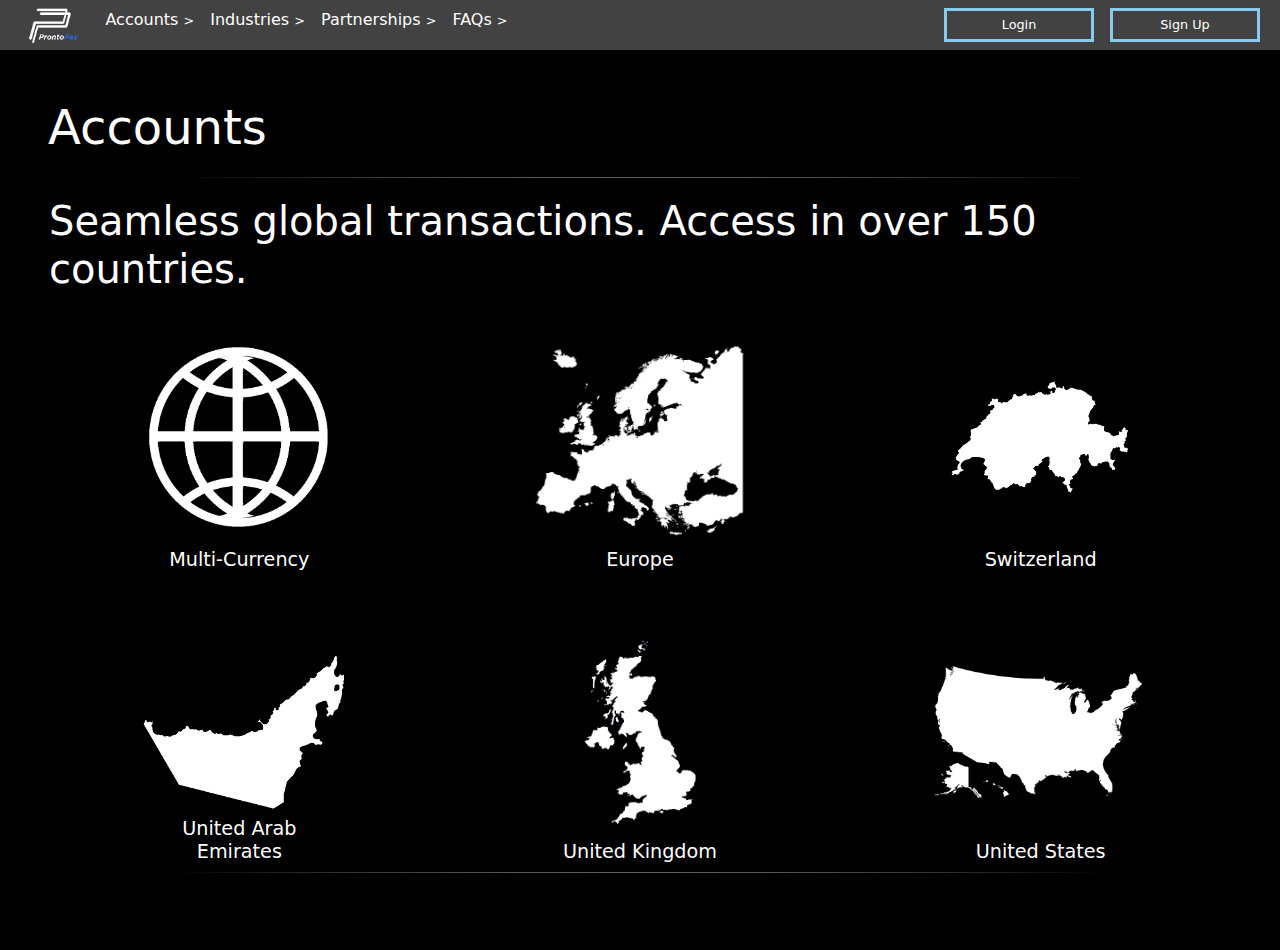
==== accounts.html @ 12bdf8f6 "Mobile navbar corrected, mobile partnerships animation" ====
<!DOCTYPE html>
<html lang="en">
    <head>
        <title>ProntoPay - Payments Beyond Borders</title>
        <meta charset="utf-8">
        <link rel="stylesheet" href="styles.css" type="text/css"/>
        <link href="https://cdn.jsdelivr.net/npm/bootstrap@5.3.3/dist/css/bootstrap.min.css" rel="stylesheet">
        <link rel="icon" href="images/ProntoPay Logo - favicon.png" type="image/png">
        <meta name="viewport" content="width=device-width, initial-scale=1">
    </head>

    <body>

        <nav class="navbar navbar-expand-lg p-0">
            <div class="container-fluid">
                <a class="navbar-brand mx-3" href="index.html">
                    <img src="images/ProntoPay Logo.png" style="height: 40px;">
                </a>
                <button class="navbar-toggler" type="button" data-bs-toggle="collapse" data-bs-target="#navbarSupportedContent" aria-controls="navbarSupportedContent" aria-expanded="false" aria-label="Toggle navigation">
                    <span class="navbar-toggler-icon"></span>
                  </button>
    
                <div class="collapse navbar-collapse" id="navbarSupportedContent">
                  <ul class="navbar-nav">
                    <!-- Dropdown Menu -->
                    <li class="nav-item">
                      <a class="nav-link" href="accounts.html">Accounts <span class="arrow">&gt;</span></a>
                      <div class="full-width-dropdown"  style="text-wrap: wrap;">
                        <!-- First Dropdown Column with an Image -->
                        <div class="d-flex" style="width: 100%;">
    
                            <!-- First Dropdown Column with an Image -->
                            <div class="dropdown-column d-flex flex-column justify-content-center align-items-center text-center p-3" style="width: 33%;">
                                <a class="d-flex align-items-center" href="accounts.html#account-new"style="width: 100%; height: 100%;">
                                    <div class="card text-white glow multi-card" style="background-color: transparent; width: 100%; height: 100%;">
                                        <img class="multi-card-img" src="images/accounts-cover.jpg" style="width: 100%; height: 100%; object-fit: cover;">
                                        <div class="card-img-overlay d-flex justify-content-center align-items-center text-center" style="z-index: 2; height: 100%">
                                            <div>
                                                <h5 class="heading-1 heading m-5">Click here to find out more about our accounts!</h5>
                                            </div>
                                        </div>
                                    </div>
                                </a>
                            </div>
                        
                            <!-- Second Dropdown Column with Items -->
                            <div class="dropdown-column d-flex flex-column justify-content-around" style="width: 33%;">
                                <a class="dropdown-item d-flex align-items-center" href="accounts.html#account-multi">
                                    <div class="me-3">
                                        <img class="navbar-icon" src="images/flags/multi-currency flag.jpg">
                                    </div>
                                    <div class="text-start">
                                        <h5 class="mb-1 pp-text-blue">Multi-currency Account</h5>
                                        <p class="mb-0">Open a single account to transact in over 150 countries</p>
                                    </div>
                                </a>
                                <a class="dropdown-item d-flex align-items-center" href="accounts.html#account-europe">
                                    <div class="me-3">
                                        <img class="navbar-icon" src="images/flags/eu flag.webp">
                                    </div>
                                    <div class="text-start">
                                        <h5 class="mb-1 pp-text-blue">Europe</h5>
                                        <p class="mb-0">Open an account to expand your business in Europe</p>
                                    </div>
                                </a>
                                <a class="dropdown-item d-flex align-items-center" href="accounts.html#account-switzerland">
                                    <div class="me-3">
                                        <img class="navbar-icon" src="images/flags/swiss flag.webp">
                                    </div>
                                    <div class="text-start">
                                        <h5 class="mb-1 pp-text-blue">Switzerland</h5>
                                        <p class="mb-0">Open a Swiss account to receive CHF</p>
                                    </div>
                                </a>
                            </div>
                        
                            <!-- Third Dropdown Column with More Items -->
                            <div class="dropdown-column d-flex flex-column justify-content-around" style="width: 33%;">
                                <a class="dropdown-item d-flex align-items-center" href="accounts.html#account-uae">
                                    <div class="me-3">
                                        <img class="navbar-icon" src="images/flags/uae flag.jpg">
                                    </div>
                                    <div class="text-start">
                                        <h5 class="mb-1 pp-text-blue">United Arab Emirates</h5>
                                        <p class="mb-0">Open an account for your real estate investments</p>
                                    </div>
                                </a>
                                <a class="dropdown-item d-flex align-items-center" href="accounts.html#account-uk">
                                    <div class="me-3">
                                        <img class="navbar-icon" src="images/flags/uk flag.png">
                                    </div>
                                    <div class="text-start">
                                        <h5 class="mb-1 pp-text-blue">United Kingdom</h5>
                                        <p class="mb-0">Open a local UK account for all your GBP needs</p>
                                    </div>
                                </a>
                                <a class="dropdown-item d-flex align-items-center" href="accounts.html#account-us">
                                    <div class="me-3">
                                        <img class="navbar-icon" src="images/flags/us flag.jpg">
                                    </div>
                                    <div class="text-start">
                                        <h5 class="mb-1 pp-text-blue">United States of America</h5>
                                        <p class="mb-0">Open a USD account to have access to the world's strongest currency</p>
                                    </div>
                                </a>
                            </div>
                        
                        </div>
                      </div>
                    </li>
    
                    <!-- Dropdown Menu -->
                    <li class="nav-item">
                        <a class="nav-link" href="industries.html">Industries <span class="arrow">&gt;</span></a>
                        <div class="full-width-dropdown" style="text-wrap: wrap">
                            <!-- First Dropdown Column with an Image -->
                            <div class="d-flex" style="width: 100%;">
                               
                                <!-- First Dropdown Column with an Image -->    
                                <div class="dropdown-column d-flex flex-column justify-content-center align-items-center text-center p-3" style="width: 33%;">
                                    <a class="d-flex align-items-center" href="industries.html"style="width: 100%; height: 100%;">
                                        <div class="card text-white glow multi-card" style="background-color: transparent; width: 100%; height: 100%;">
                                            <img class="multi-card-img" src="images/nav-industries.jpeg" style="width: 100%; height: 100%; object-fit: cover;">
                                            <div class="card-img-overlay d-flex justify-content-center align-items-center text-center" style="z-index: 2; height: 100%">
                                                <div>
                                                    <h5 class="heading-1 heading m-5">Whether you are a start-up, raising funds for the first time, a 100+ year old business with regular payments or an investment management organisation, we can support your currency needs.</h5>
                                                </div>
                                            </div>
                                        </div>
                                    </a>
                                </div>
    
                                <!-- Second Dropdown Column with Items -->
                                <div class="dropdown-column d-flex flex-column justify-content-around" style="width: 33%;">
                                    <a class="dropdown-item d-flex align-items-center" href="industries.html#industries-family">
                                        <div class="text-start">
                                            <h5 class="mb-1 pp-text-blue">Family-Office</h5>
                                            <p class="mb-0">Partner with ProntoPay to strategize on your fx requirements</p>
                                        </div>
                                    </a>  
                                    <a class="dropdown-item d-flex align-items-center" href="industries.html#industries-corp">
                                        <div class="text-start">
                                            <h5 class="mb-1 pp-text-blue">Corporates</h5>
                                            <p class="mb-0">Open a corporate account to benefit from better forward rates</p>
                                        </div>
                                    </a>
                                </div>
                        
                                <!-- Third Dropdown Column with More Items -->
                                <div class="dropdown-column d-flex flex-column justify-content-around" style="width: 33%;">
                                    <a class="dropdown-item d-flex align-items-center" href="industries.html#industries-rec">
                                        <div class="text-start">
                                            <h5 class="mb-1 pp-text-blue">Real Estate</h5>
                                            <p class="mb-0">Purchase your property abroad and avoid the fx fees</p>
                                        </div>
                                    </a> 
                                    <a class="dropdown-item d-flex align-items-center"href="industries.html#industries-personal">
                                        <div class="text-start">
                                            <h5 class="mb-1 pp-text-blue">Personal</h5>
                                            <p class="mb-0">Remit your funds abroad safely and securely, without the cost</p>
                                        </div>
                                    </a>
                                </div>
                        </div>
                      </li>
    
                    <li class="nav-item">
                        <a class="nav-link" href="partnerships.html">Partnerships <span class="arrow">&gt;</span></a>
                        <div class="full-width-dropdown">
                            <!-- First Dropdown Column with an Image -->
                            <div class="d-flex" style="width: 100%;">
                               
                                <!-- First Dropdown Column with an Image -->    
                                <div class="dropdown-column d-flex flex-column justify-content-center align-items-center text-center p-3" style="width: 33%;">
                                    <a class="d-flex align-items-center" href="partnerships.html"style="width: 100%; height: 100%;">
                                        <div class="card text-white glow multi-card" style="background-color: transparent; width: 100%; height: 100%;">
                                            <img class="multi-card-img" src="images/nav-partnerships.jpeg" style="width: 100%; height: 100%; object-fit: cover;">
                                            <div class="card-img-overlay d-flex justify-content-center align-items-center text-center" style="z-index: 2; height: 100%">
                                                <div>
                                                    <h5 class="heading-1 heading m-5">Whether you run a business and have customers who may benefit from our services or personally have a network that would value our services, we are happy to support.</h5>
                                                </div>
                                            </div>
                                        </div>
                                    </a>
                                </div>
    
                                <!-- Second Dropdown Column with Items -->
                                <div class="dropdown-column d-flex flex-column justify-content-around" style="width: 33%;">
                                    <a class="dropdown-item d-flex align-items-center" href="partnerships.html">
                                        <div class="text-start">
                                            <h5 class="mb-1 pp-text-blue">Personal</h5>
                                            <p class="mb-0">Learn more about who we are and how we operate</p>
                                        </div>
                                    </a>  
                                </div>
                            
                                <!-- Third Dropdown Column with More Items -->
                                <div class="dropdown-column d-flex flex-column justify-content-around" style="width: 33%;">
                                    <a class="dropdown-item d-flex align-items-center" href="partnerships.html">
                                        <div class="text-start">
                                            <h5 class="mb-1 pp-text-blue">Business</h5>
                                            <p class="mb-0">Have any questions about the platform and need troubleshooting? Click here!</p>
                                        </div>
                                    </a> 
                                </div>
                        </div>
                    </li>
    
                      <!-- Dropdown Menu -->
                    <li class="nav-item">
                        <a class="nav-link" href="faqs.html">FAQs <span class="arrow">&gt;</span></a>
                        <div class="full-width-dropdown">
                            <!-- First Dropdown Column with an Image -->
                            <div class="d-flex" style="width: 100%;">
                               
                                <!-- First Dropdown Column with an Image -->    
                                <div class="dropdown-column d-flex flex-column justify-content-center align-items-center text-center p-3" style="width: 33%;">
                                    <a class="d-flex align-items-center" href="faqs.html"style="width: 100%; height: 100%;">
                                        <div class="card text-white glow multi-card" style="background-color: transparent; width: 100%; height: 100%;">
                                            <img class="multi-card-img" src="images/nav-faq.jpeg" style="width: 100%; height: 100%; object-fit: cover;">
                                            <div class="card-img-overlay d-flex justify-content-center align-items-center text-center" style="z-index: 2; height: 100%">
                                                <div>
                                                    <h5 class="heading-1 heading m-5">At ProntoPay, we like to be transparent about our operating model, how we work and manage client expectations.</h5>
                                                </div>
                                            </div>
                                        </div>
                                    </a>
                                </div>
    
                                <!-- Second Dropdown Column with Items -->
                                <div class="dropdown-column d-flex flex-column justify-content-around" style="width: 33%;">
                                    <a class="dropdown-item d-flex align-items-center" href="faqs.html">
                                        <div class="text-start">
                                            <h5 class="mb-1 pp-text-blue">Prospective Clients</h5>
                                            <p class="mb-0">Learn more about who we are and how we operate</p>
                                        </div>
                                    </a>  
                                </div>
                        
                                <!-- Third Dropdown Column with More Items -->
                                <div class="dropdown-column d-flex flex-column justify-content-around" style="width: 33%;">
                                    <a class="dropdown-item d-flex align-items-center" href="faqs-existing.html">
                                        <div class="text-start">
                                            <h5 class="mb-1 pp-text-blue">Existing Clients</h5>
                                            <p class="mb-0">Have any questions about the platform and need troubleshooting? Click here!</p>
                                        </div>
                                    </a> 
                                </div>
                        </div>
                      </li>
                  </ul>
    
                  <div class="d-flex justify-content-end align-items-center mt-4 ms-auto"></div>
                    <div>
                        <a class="pp-link m-0" href="">
                            <div class="pp-button d-flex flex-column justify-content-center align-items-center m-2 p-1" style="width: 150px;">
                                <p class="m-0" style="font-size: 0.8rem;">Login</p>
                            </div>
                        </a>
                    </div>
                    <div>
                        <a class="pp-link m-0" href="https://prontopay.equalsconnect.com/account/open">
                            <div class="pp-button d-flex flex-column justify-content-center align-items-center m-2 p-1" style="width: 150px;">
                                <p class="m-0" style="font-size: 0.8rem;">Sign Up</p>
                            </div>
                        </a>
                    </div>
                  </div>
                </div>
            </div>
          </nav>
          
        <main>
            <div class="scroll-container">
                <div class="container-fluid snap-section accounts px-5 acc-ind-layout" style=" align-items: flex-start; height: 97vh;">
                    <h1 class="display-1" style="margin-bottom: 20px; text-align: left; width: 100%; font-size: 3rem;">Accounts</h1> <!-- Adjust margin as needed -->
                    <div class="card text-left text-white" style="background-color: black; height: 80%; width: 100%; position: relative; display: flex; flex-direction: column;">
                        <img src="https://cdn.pixabay.com/photo/2019/09/16/06/26/fog-4479936_1280.jpg" 
                        class="card-img" 
                        style="opacity: 0.5; height: 100%; width: 100%; object-fit: cover;">
                        <div class="card-img-overlay p-0" style="display: flex; flex-direction: column; justify-content: space-between; align-items: flex-start; text-align: left; color: white; height: 100%;">
                            <div style="margin-top: 20px;">
                                <p class="display-6">Seamless global transactions. Access in over 150 countries.</p>
                            </div>
                            <div class="grid-container">
                                <a href="your-link-1" class="grid-item no-glow">
                                    <img src="images/flags/multi-currency flag.png" alt="Image 1">
                                    <h3>Multi-Currency</h3>
                                </a>
                                <a href="your-link-2" class="grid-item no-glow">
                                    <img src="images/flags/europe outline trans.png" alt="Image 2">
                                    <h3>Europe</h3>
                                </a>
                                <a href="your-link-3" class="grid-item no-glow">
                                    <img src="images/flags/swiss outline.png" alt="Image 3">
                                    <h3>Switzerland</h3>
                                </a>
                                <a href="your-link-4" class="grid-item no-glow">
                                    <img src="images/flags/uae outline.png" alt="Image 4">
                                    <h3>United Arab Emirates</h3>
                                </a>
                                <a href="your-link-5" class="grid-item no-glow">
                                    <img src="images/flags/uk outline.png" alt="Image 5">
                                    <h3>United Kingdom</h3>
                                </a>
                                <a href="your-link-6" class="grid-item no-glow">
                                    <img src="images/flags/us outline.png" alt="Image 6">
                                    <h3>United States</h3>
                                </a>
                            </div>
                        </div>
                    </div>
                </div>
    
                <div id="account-multi" class="container-fluid snap-section acc-ind-layout" style="height: 90vh;">
                    <div class="content-wrapper" style="width: 100%;  display: flex;">
                        <div class="col col-md-8 p-0 d-flex justify-content-center align-items-center image-column" style="width: 60%; height: 100%; overflow: hidden;">
                            <div class="image-container" style="width: 100%; height: 100%; display: flex; justify-content: center;">
                                <img src="images/multi-currency.webp" class="px-3" style="width: 100%; height: 100%; object-fit: cover; align-self: center;">
                            </div>
                        </div>
                        <div class="col col-md-4 d-flex flex-column justify-content-center px-3 text-column" style="width: 40%;">
                            <h5 class="display-6 mb-5 pp-text-blue">Multi-currency Account</h5>
                            <p class="lead">Unlock the power of global transactions with our multi-currency account, offering seamless access to over 150 countries. Whether you're conducting business internationally or managing personal finances across borders, our versatile account empowers you to transact in multiple currencies with ease and efficiency. Say goodbye to the hassle of currency conversions and embrace a streamlined approach to managing your global finances.</p>
                            <a class="pp-link">
                                <div class="pp-button text-center" style="width: 150px;">Learn More</div>
                            </a>
                        </div>
                    </div>
                </div>
                
                <div id="account-europe" class="container-fluid snap-section acc-ind-layout" style="height: 90vh;">
                    <div class="content-wrapper" style="width: 100%; display: flex;">
                        <div class="col col-md-4 d-flex flex-column justify-content-center px-3 text-column" style="width: 40%;">
                            <h5 class="display-6 mb-5 pp-text-blue">Europe</h5>
                            <p class="lead">Expand your business horizons in Europe with our specialized FX services. Whether you're establishing operations, conducting trade, or investing in the European market, our comprehensive solutions support your growth objectives. From navigating currency fluctuations to executing transactions in euros and beyond, our experienced team provides strategic guidance and seamless execution, empowering you to capitalize on opportunities across the continent.</p>
                            <a class="pp-link mt-3">
                                <div class="pp-button text-center" style="width: 150px;">Learn More</div>
                            </a>
                        </div>
                        <div class="col col-md-8 d-flex justify-content-center align-items-center image-column" style="width: 60%; height: 100%; overflow: hidden;">
                            <div class="image-container">
                                <img src="./images/europe-32.jpg" style="width: 100%; height: 100%; object-fit: cover;">
                            </div>
                        </div>
                    </div>
                </div>
                
                <div id="account-switzerland" class="container-fluid snap-section acc-ind-layout" style="height: 90vh;">
                    <div class="row content-wrapper" style="width: 100%; display: flex;">
                        <div class="col col-md-8 p-0 d-flex justify-content-center align-items-center image-column" style="width: 60%; height: 100%; overflow: hidden;">
                            <div class="image-container">
                                <img src="./images/switzerland-account-32.jpg" style="width: 100%; height: 100%; object-fit: cover;">
                            </div>
                        </div>
                        <div class="col col-md-4 d-flex flex-column justify-content-center px-3 text-column" style="width: 40%;">
                            <h5 class="display-6 mb-5 pp-text-blue">Switzerland</h5>
                            <p class="lead">Experience the benefits of a Swiss account tailored to your financial needs. Whether you're a discerning investor seeking stability or a business looking to tap into Switzerland's renowned financial ecosystem, our FX solutions offer a gateway to seamless transactions in Swiss francs (CHF). With our expertise in currency management and risk mitigation, you can trust us to optimize your Swiss financial endeavors with precision and efficiency.</p>
                            <a class="pp-link mt-3">
                                <div class="pp-button text-center" style="width: 150px;">Learn More</div>
                            </a>
                        </div>
                    </div>
                </div>
                
                <div id="account-uae" class="container-fluid snap-section acc-ind-layout" style="height: 90vh;">
                    <div class="row content-wrapper" style="width: 100%; display: flex;">
                        <div class="col col-md-4 d-flex flex-column justify-content-center px-3 text-column" style="width: 40%;">
                            <h5 class="display-6 mb-5 pp-text-blue">United Arab Emirates</h5>
                            <p class="lead">Elevate your real estate investments in the United Arab Emirates (UAE) with our specialized FX services. Whether you're purchasing property, managing rental income, or conducting transactions in dirhams (AED), we provide tailored solutions to enhance your financial outcomes. From navigating regulatory requirements to mitigating currency risk, our experienced team ensures smooth and efficient FX transactions, empowering you to capitalize on opportunities in one of the world's most dynamic real estate markets.</p>
                            <a class="pp-link mt-3">
                                <div class="pp-button text-center" style="width: 150px;">Learn More</div>
                            </a>
                        </div>
                        <div class="col col-md-8 p-0 d-flex justify-content-center align-items-center image-column" style="width: 60%; height: 100%; overflow: hidden;">
                            <div class="image-container">
                                <img src="./images/uae-account.jpg" style="width: 100%; height: 100%; object-fit: cover;">
                            </div>
                        </div>
                    </div>
                </div>
                
                <div id="account-uk" class="container-fluid snap-section acc-ind-layout" style="height: 90vh;">
                    <div class="row content-wrapper" style="width: 100%; display: flex;">
                        <div class="col col-md-8 p-0 d-flex justify-content-center align-items-center image-column" style="width: 60%; height: 100%; overflow: hidden;">
                            <div class="image-container">
                                <img src="./images/uk-account-32.png" style="width: 100%; height: 100%; object-fit: cover;">
                            </div>
                        </div>
                        <div class="col col-md-4 d-flex flex-column justify-content-center px-3 text-column" style="width: 40%;">
                            <h5 class="display-6 mb-5 pp-text-blue">United Kingdom</h5>
                            <p class="lead">Optimize your GBP transactions with our dedicated UK account services. Whether you're a business operating in the UK market or an individual managing personal finances, our FX solutions offer seamless access to British pounds (GBP) with efficiency and convenience. From opening local accounts to executing transactions and managing currency risk, our comprehensive services cater to your specific needs, ensuring a smooth and reliable experience in the UK financial landscape.</p>
                            <a class="pp-link mt-3">
                                <div class="pp-button text-center" style="width: 150px;">Learn More</div>
                            </a>
                        </div>
                    </div>
                </div>
                
                <div id="account-usa" class="container-fluid snap-section acc-ind-layout" style="height: 90vh;">
                    <div class="row content-wrapper" style="width: 100%; display: flex;">
                        <div class="col col-md-4 d-flex flex-column justify-content-center px-3 text-column" style="width: 40%;">
                            <h5 class="display-6 mb-5 pp-text-blue">United States of America</h5>
                            <p class="lead">Harness the strength of the world's leading currency with our USD account services. Whether you're conducting international trade, investing in US assets, or managing personal finances, our FX solutions offer seamless access to US dollars (USD) with unparalleled convenience. From opening local accounts to executing transactions and hedging against currency fluctuations, our experienced team provides strategic guidance and reliable execution, empowering you to navigate the complexities of the US financial market with confidence.</p>
                            <a class="pp-link mt-3">
                                <div class="pp-button text-center" style="width: 150px;">Learn More</div>
                            </a>
                        </div>
                        <div class="col col-md-8 p-0 d-flex justify-content-center align-items-center image-column" style="width: 60%; height: 100%; overflow: hidden;">
                            <div class="image-container">
                                <img src="./images/usa-account-32.jpg" style="width: 100%; height: 100%; object-fit: cover;">
                            </div>
                        </div>
                    </div>
                </div>
    
                <div class="container-fluid snap-section d-flex flex-column justify-content-center align-items-center min-vh-100 py-3 text-center">
                    <h4 class="text-white my-2">ProntoPay</h4>
                    <div>
                        <a href="https://www.facebook.com/" target="_blank">
                            <img src="images/facebook.png" class="img-fluid" style="height: 40px; margin: 10px;"/>
                        </a>
                        <a href="https://x.com/" target="_blank">
                            <img src="images/twitter.png" class="img-fluid" style="height: 40px; margin: 10px;"/>
                        </a>
                    </div>
                    <p class="text-white my-2" style="font-size: 0.8rem;">
                        ProntoPay Ltd is a trading name of ProntoPay which is a company registered in England and Wales Company No.15091950 with a registered address of 19 Maritime StreetLondon, England, SE16 7FU.
                    </p>
                    <p class="text-white my-2" style="font-size: 0.8rem;">
                        Payment Services are provided by Equals Connect Limited, registered in England and Wales (registered no. 07131446). Registered Office: Vintners’ Place, 68 Upper Thames St, London, EC4V 3BJ. Equals Connect Limited are authorised by the Financial Conduct Authority to provide payment services (FRN: 671508).​
                    </p>
                    <p class="text-white my-2" style="font-size: 0.8rem;">
                        ProntoPay's payment and foreign currency exchange services are provided by Global Currency Exchange Network Ltd T/A GC Partners. Global Currency Exchange Network Ltd is authorised by the FCA under the Payment Services Regulations, 2017 (FRN: 504346). Registered as a Money Services Business, regulated by HM Revenue & Customs ("HMRC") under the Money Laundering Regulations 2017. (Registration number is 12137189). Registered in England and Wales. Company number 04675786. Registered Office 3rd Floor 100 New Bond Street, London, England, W1S 1SP
                    </p>
                    <p class="text-white my-2" style="font-size: 0.8rem;">
                        ProntoPay is partnered with iBanFirst SA, a duly authorised payment institution under Belgian law, regulated by the National Bank of Belgium (under CBE number 0849.872.824), who is providing the payment and associated foreign exchange services to ProntoPay’s customers.
                    </p>
                </div>
            </div>
            
            <div class="mobile-container">
                <div class="mobile-section accounts m-0 p-0 acc-ind-layout" style="height: 90vh;">
                    <h1 class="display-1 mx-3 px-3" style="height: 8%; margin-bottom: 20px; text-align: left; width: 100%; font-size: 3rem;">Accounts</h1> <!-- Adjust margin as needed -->
                    <div class="card text-left text-white" style="background-color: black; height: 92%; width: 100%; position: relative; display: flex; flex-direction: column;">
                        <img src="https://cdn.pixabay.com/photo/2019/09/16/06/26/fog-4479936_1280.jpg" 
                        class="card-img" 
                        style="opacity: 0.5; height: 100%; width: 100%; object-fit: cover;">
                        <div class="card-img-overlay p-0" style="display: flex; flex-direction: column; justify-content: space-between; align-items: flex-start; text-align: left; color: white; height: 100%;">
                            <div>
                                <p class="display-6 mx-3">Seamless global transactions. Access in over 150 countries.</p>
                            </div>
                            <div class="grid-container">
                                <a href="your-link-1" class="grid-item no-glow">
                                    <img src="images/flags/multi-currency flag.png" alt="Image 1">
                                    <h3>Multi-Currency</h3>
                                </a>
                                <a href="your-link-2" class="grid-item no-glow">
                                    <img src="images/flags/europe outline trans.png" alt="Image 2">
                                    <h3>Europe</h3>
                                </a>
                                <a href="your-link-3" class="grid-item no-glow">
                                    <img src="images/flags/swiss outline.png" alt="Image 3">
                                    <h3>Switzerland</h3>
                                </a>
                                <a href="your-link-4" class="grid-item no-glow">
                                    <img src="images/flags/uae outline.png" alt="Image 4">
                                    <h3>United Arab Emirates</h3>
                                </a>
                                <a href="your-link-5" class="grid-item no-glow">
                                    <img src="images/flags/uk outline.png" alt="Image 5">
                                    <h3>United Kingdom</h3>
                                </a>
                                <a href="your-link-6" class="grid-item no-glow">
                                    <img src="images/flags/us outline.png" alt="Image 6">
                                    <h3>United States</h3>
                                </a>
                            </div>
                        </div>
                    </div>
                </div>

                <div class="mobile-section" style="height: 30vh;">
                </div>
    
                <div id="account-multi" class="mobile-section px-3">
                        <div class="col col-md-4 justify-content-center text-column">
                            <h5 class="display-6 mb-5 pp-text-blue">Multi-currency Account</h5>
                            <img src="images/multi-currency.webp" style="width: 100%; height: 100%; object-fit: cover; align-self: center;">
                            <p class="lead mt-3">Unlock the power of global transactions with our multi-currency account, offering seamless access to over 150 countries. Whether you're conducting business internationally or managing personal finances across borders, our versatile account empowers you to transact in multiple currencies with ease and efficiency. Say goodbye to the hassle of currency conversions and embrace a streamlined approach to managing your global finances.</p>
                            <a class="pp-link">
                                <div class="pp-button text-center" style="width: 150px;">Learn More</div>
                            </a>
                        </div>
                </div>

                <div class="mobile-section" style="height: 30vh;">
                </div>
                
                <div id="account-europe" class="mobile-section px-3">
                    <div class="col col-md-4justify-content-center text-column">
                        <h5 class="display-6 mb-5 pp-text-blue">Europe</h5>
                        <img src="./images/europe-32.jpg" style="width: 100%; height: 100%; object-fit: cover;">
                        <p class="lead mt-3">Expand your business horizons in Europe with our specialized FX services. Whether you're establishing operations, conducting trade, or investing in the European market, our comprehensive solutions support your growth objectives. From navigating currency fluctuations to executing transactions in euros and beyond, our experienced team provides strategic guidance and seamless execution, empowering you to capitalize on opportunities across the continent.</p>
                        <a class="pp-link mt-3">
                            <div class="pp-button text-center" style="width: 150px;">Learn More</div>
                        </a>
                    </div>
                </div>

                <div class="mobile-section" style="height: 30vh;">
                </div>
                
                <div id="account-switzerland" class="mobile-section px-3">
                    <div class="col col-md-4 justify-content-center text-column">
                        <h5 class="display-6 mb-5 pp-text-blue">Switzerland</h5>
                        <img src="./images/switzerland-account-32.jpg" style="width: 100%; height: 100%; object-fit: cover;">
                        <p class="lead mt-3">Experience the benefits of a Swiss account tailored to your financial needs. Whether you're a discerning investor seeking stability or a business looking to tap into Switzerland's renowned financial ecosystem, our FX solutions offer a gateway to seamless transactions in Swiss francs (CHF). With our expertise in currency management and risk mitigation, you can trust us to optimize your Swiss financial endeavors with precision and efficiency.</p>
                        <a class="pp-link mt-3">
                            <div class="pp-button text-center" style="width: 150px;">Learn More</div>
                        </a>
                    </div>
                </div>

                <div class="mobile-section" style="height: 30vh;">
                </div>
                
                <div id="account-uae" class="mobile-section px-3">
                    <div class="col col-md-4 justify-content-center text-column">
                        <h5 class="display-6 mb-5 pp-text-blue">United Arab Emirates</h5>
                        <img src="./images/uae-account.jpg" style="width: 100%; height: 100%; object-fit: cover;">
                        <p class="lead mt-3">Elevate your real estate investments in the United Arab Emirates (UAE) with our specialized FX services. Whether you're purchasing property, managing rental income, or conducting transactions in dirhams (AED), we provide tailored solutions to enhance your financial outcomes. From navigating regulatory requirements to mitigating currency risk, our experienced team ensures smooth and efficient FX transactions, empowering you to capitalize on opportunities in one of the world's most dynamic real estate markets.</p>
                        <a class="pp-link mt-3">
                            <div class="pp-button text-center" style="width: 150px;">Learn More</div>
                        </a>
                    </div>
                </div>

                <div class="mobile-section" style="height: 30vh;">
                </div>
                
                <div id="account-uk" class="mobile-section px-3">
                    <div class="col col-md-4 justify-content-center text-column">
                        <h5 class="display-6 mb-5 pp-text-blue">United Kingdom</h5>
                        <img src="./images/uk-account-32.png" style="width: 100%; height: 100%; object-fit: cover;">
                        <p class="lead mt-3">Optimize your GBP transactions with our dedicated UK account services. Whether you're a business operating in the UK market or an individual managing personal finances, our FX solutions offer seamless access to British pounds (GBP) with efficiency and convenience. From opening local accounts to executing transactions and managing currency risk, our comprehensive services cater to your specific needs, ensuring a smooth and reliable experience in the UK financial landscape.</p>
                        <a class="pp-link mt-3">
                            <div class="pp-button text-center" style="width: 150px;">Learn More</div>
                        </a>
                    </div>
                </div>

                <div class="mobile-section" style="height: 30vh;">
                </div>
                
                <div id="account-usa" class="mobile-section px-3">
                    <div class="col col-md-4 justify-content-center text-column">
                        <h5 class="display-6 mb-5 pp-text-blue">United States of America</h5>
                        <img src="./images/usa-account-32.jpg" style="width: 100%; height: 100%; object-fit: cover;">
                        <p class="lead mt-3">Harness the strength of the world's leading currency with our USD account services. Whether you're conducting international trade, investing in US assets, or managing personal finances, our FX solutions offer seamless access to US dollars (USD) with unparalleled convenience. From opening local accounts to executing transactions and hedging against currency fluctuations, our experienced team provides strategic guidance and reliable execution, empowering you to navigate the complexities of the US financial market with confidence.</p>
                        <a class="pp-link mt-3">
                            <div class="pp-button text-center" style="width: 150px;">Learn More</div>
                        </a>
                    </div>
                </div>

                <div class="mobile-section" style="height: 30vh;">
                </div>
    
                <div class="mobile-section general-info px-3">
                    <h4 class="text-white my-2">ProntoPay</h4>
                    <div>
                        <a href="https://www.facebook.com/" target="_blank" style="text-decoration: none;">
                            <img src="images/facebook.png" class="img-fluid" style="height: 40px; margin: 10px;"/>
                        </a>
                        <a href="https://x.com/" target="_blank" style="text-decoration: none;">
                            <img src="images/twitter.png" class="img-fluid" style="height: 40px; margin: 10px;"/>
                        </a>
                    </div>
                    <p class="text-white my-2" style="font-size: 0.8rem;">
                        ProntoPay Ltd is a trading name of ProntoPay which is a company registered in England and Wales Company No.15091950 with a registered address of 19 Maritime StreetLondon, England, SE16 7FU.
                    </p>
                    <p class="text-white my-2" style="font-size: 0.8rem;">
                        Payment Services are provided by Equals Connect Limited, registered in England and Wales (registered no. 07131446). Registered Office: Vintners’ Place, 68 Upper Thames St, London, EC4V 3BJ. Equals Connect Limited are authorised by the Financial Conduct Authority to provide payment services (FRN: 671508).​
                    </p>
                    <p class="text-white my-2" style="font-size: 0.8rem;">
                        ProntoPay's payment and foreign currency exchange services are provided by Global Currency Exchange Network Ltd T/A GC Partners. Global Currency Exchange Network Ltd is authorised by the FCA under the Payment Services Regulations, 2017 (FRN: 504346). Registered as a Money Services Business, regulated by HM Revenue & Customs ("HMRC") under the Money Laundering Regulations 2017. (Registration number is 12137189). Registered in England and Wales. Company number 04675786. Registered Office 3rd Floor 100 New Bond Street, London, England, W1S 1SP
                    </p>
                    <p class="text-white my-2" style="font-size: 0.8rem;">
                        ProntoPay is partnered with iBanFirst SA, a duly authorised payment institution under Belgian law, regulated by the National Bank of Belgium (under CBE number 0849.872.824), who is providing the payment and associated foreign exchange services to ProntoPay’s customers.
                    </p>
                </div>

                <div class="mobile-section" style="height: 20vh">
                </div>
            </div>
        </main>
        
        <script src="https://cdn.jsdelivr.net/npm/bootstrap@5.3.3/dist/js/bootstrap.bundle.min.js"></script>
        <script src="animation.js"></script>
        <script src="https://code.jquery.com/jquery-3.5.1.slim.min.js"></script>
        <script src="https://cdn.jsdelivr.net/npm/@popperjs/core@2.9.2/dist/umd/popper.min.js"></script>
    </body>
</html>
---- styles.css ----
html, body, main {
    margin: 0;
    padding: 0;
    overflow-x: hidden;
    height: 100%;
    overscroll-behavior: none;
    overflow: hidden;
}

body {
    overflow-y: hidden; /* Prevent default vertical scrolling */
    background-color: black !important;
    color: white !important;
}

.mobile {
    display: none !important;
}

.card {
    background-color: black !important;
}

.pp-text-blue{
    color: rgb(136, 203, 236);
}

a.pp-text-blue {
    color: rgb(136, 203, 236);
    text-decoration: none; /* Optional: remove underline */
}

.content-wrapper{
    padding: 0 15px;
    align-items: center;
}

.accounts-list {
    padding: 0;
    display: flex;
    flex-direction: column;
    justify-content: space-between;
    height: 100%;
    align-items: center;
    color: rgb(136, 203, 236);
}

.accounts-list ul {
    display: flex;
    flex-direction: column;
    justify-content: space-between;
    height: 100%;
}

.accounts-list li {
    margin: 0;
}

.accounts-list li a {
    color: rgb(136, 203, 236);
    font-size: 2rem; 
    font-weight: 400;
}

.image-column {
    width: 60%; 
    height: 100%; 
    overflow: hidden;
}

.acc-ind-layout {
    justify-content: center;
    align-items: center;
    margin: 0;
}

.multi-card,
.multi-card:hover,
.multi-card:visited,
.multi-card:focus,
.multi-card:active  {
    background-color: transparent; 
    position: relative;
}

.multi-card-img{
    opacity: 0.5; 
    width: 100%; 
    height: 300px; 
    object-fit: cover;
}

.stat-value {
    color: rgb(136, 203, 236);
    font-weight: 500;
    font-size: 2.5rem;
}

a.pp-text-blue:hover,
a.pp-text-blue:visited,
a.pp-text-blue:focus,
a.pp-text-blue:active {
    color: rgb(136, 203, 236); /* Ensures the color remains consistent */
}

.font-500 {
    font-weight: 500;
}

.navbar-icon {
    width: 40px; 
    height: 40px; 
    border-radius: 50%; 
    object-fit: cover;
}

.scroll-container {
    display: block;
    scroll-snap-type: y mandatory;
    overflow-y: scroll;
    height: 100vh; /* Full height for the scrollable container */
    position: relative;
    scrollbar-width: none; /* For Firefox */
    -ms-overflow-style: none;  /* For Internet Explorer and Edge */
}

.scroll-container::-webkit-scrollbar {
    display: none; /* For Chrome, Safari, and Opera */
}

.snap-section {
    scroll-snap-align: start;
    height: 100vh; /* Full height for sections that need snapping */
    width: 100vw;
    min-width: 1024px;
    max-width: 1600px;
    background-color: black; /* Adjust as needed */
    color: white; /* Adjust as needed */
    display: flex; 
    flex-direction: column;
    margin-top: 20px;

}

@media (max-width: 800px) {
    .snap-section {
        max-width: 800px; /* Adjust max-width for smaller screens */
    }
}


/* Navbar style */
.navbar {
    background-color: transparent; /* Transparent background */
    color: white;
    z-index: 1000;
    position: fixed; /* Fixed position to stay on top */
    top: 0;
    left: 0;
    width: 100%;
    padding: 0;
    height: auto; /* Ensure the navbar height is auto by default */
    transition: opacity 0.3s ease-in-out, height 0.3s ease-in-out; /* Smooth transition for opacity and height */
    opacity: 1; /* Default opacity */
}

/* Navbar hidden state */
.navbar.hidden {
    height: 0; /* Set height to 0 when hidden */
    padding: 0; /* Remove padding to avoid extra space */
    opacity: 0; /* Set opacity to 0 when hidden */
}

/* Ensure navbar links and text are white */
.navbar .nav-link,
.navbar .navbar-brand,
.navbar .nav-item {
    color: white; /* Set text color to white */
}

.navbar h5, .navbar p {
    text-wrap: wrap;
}

.nav-item {
    height: 50px;
}

/* Navbar brand (logo link) styling */
.navbar-brand img {
    height: 40px; /* Set height for the logo */
    transition: transform 0.3s ease-in-out; /* Smoothly move with navbar */
}

/* Ensure the logo moves with the navbar */
.navbar.hidden .navbar-brand img {
    transform: translateY(-100%);
}

/* Dropdown styles */
.full-width-dropdown {
    position: absolute;
    left: 0;
    top: 100%; /* Directly below the navbar */
    width: 100vw; /* Full viewport width */
    background-color: #424242; /* Adjusted for visibility */
    display: none; /* Hidden by default */
    z-index: 9999;
    box-shadow: 0 2px 10px rgba(0, 0, 0, 0.2);
    padding: 10px 0;
    flex-wrap: wrap;
    transition: opacity 0.3s ease-in-out; /* Smooth transition for opacity */
    opacity: 0; /* Default opacity for smooth transition */
}

/* Dropdown columns */
.dropdown-column {
    display: flex;
    flex-direction: column;
    justify-content: space-around;
    height: 100%; /* Adjust based on your layout needs */
}

.dropdown-item {
    display: flex;
    align-items: center;
    height: 33%;
    padding: 10px !important; /* Adjust padding as needed */
    text-decoration: none;
    box-shadow: 0 0 0 rgba(136, 203, 236, 0.6); /* Initial light glow */
    transition: box-shadow 0.3s ease; /* Smooth transition */
}


/* Show dropdown on hover of the nav-item or dropdown itself */
.nav-item:hover .full-width-dropdown,
.full-width-dropdown:hover {
    display: flex; /* Show dropdown on hover */
    opacity: 1; /* Ensure dropdown is fully visible */
}

.navbar:hover,
.navbar .dropdown:hover,
.navbar .dropdown-menu:hover {
    background-color: #424242;
}

.arrow {
    font-size: 0.8em; /* Adjust size as needed */
    color: white; /* Change color if necessary */
    transition: transform 0.2s ease; /* Smooth transition for hover effect */
    display: inline-block; /* Ensure proper alignment */
    transform: rotate(0deg); /* Default pointing down */
}

.nav-item:hover .arrow {
    transform: rotate(90deg); /* Rotate to point left on hover */
}

.accounts-arrow:hover .arrow {
    transform: rotate(90deg); /* Rotate to point left on hover */
}

.accounts-list ul {
    list-style-type: none;
    padding: 0;
    margin: 0;
}

.accounts-list .arrow {
    margin-right: 1rem;
}


.blur-content {
    filter: blur(5px); /* Adjust blur level */
    transition: filter 0.3s ease-in-out; /* Smooth transition for both blur and unblur */
}

.card-img {
    mask-image: radial-gradient(circle, rgba(255, 255, 255, 1) 50%, rgba(255, 255, 255, 0) 85%);
}

.glow {
    box-shadow: 0 0 15px rgba(136, 203, 236, 0.6); /* Initial light glow */
    transition: box-shadow 0.3s ease; /* Smooth transition */
}

.glow:hover {
    box-shadow: 0 0 30px rgba(136, 203, 236, 1), /* Stronger glow */
                0 0 60px rgba(136, 203, 236, 0.8); /* Brighter, more spread */
}

.no-glow {
    box-shadow: 0 0 30px rgba(136, 203, 236, 0); /* No visible shadow initially */
    transition: box-shadow 0.3s ease; /* Smooth transition */
}

.no-glow:hover {
    box-shadow: 0 0 30px rgba(136, 203, 236, 1), /* Stronger glow */
                0 0 60px rgba(136, 203, 236, 0.8); /* Brighter, more spread */
}

.no-glow-partner {
    position: relative;
    background: none; /* No glow effect initially */
    color: transparent; /* Text is transparent initially */
    text-align: center; /* Center the text */
    transition: background 0.3s ease, color 0.3s ease, box-shadow 0.3s ease;
    box-shadow: none; /* No glow initially */
    color: rgb(136, 203, 236);
}

.no-glow-partner:hover {
    border: solid rgb(136, 203, 236);
    color: white;
    min-width: 100px;
    margin: 8px;
    padding: 4px;
    color: white; /* White text when hovered */
    padding: 0 10px;
    background-color: rgb(136, 203, 236);
    min-width: 100px;
    box-shadow: 
        0 0 20px rgba(136, 203, 236, 0.6),  /* Strong inner glow */
        0 0 40px rgba(136, 203, 236, 0.4),  /* Mid glow layer */
        0 0 80px rgba(136, 203, 236, 0.2),  /* Outer glow */
        0 0 120px rgba(136, 203, 236, 0.1); /* Faintest, farthest glow */
}

.dropdown-item:hover {
    box-shadow: 0 0 30px rgba(136, 203, 236, 1), /* Stronger glow */
                0 0 60px rgba(136, 203, 236, 0.8); /* Brighter, more spread */
}

.pp-button {
    border: solid rgb(136, 203, 236);
    color: white;
    min-width: 100px;
    margin: 8px;
    padding: 4px;
}

.pp-button:hover {
    transition: background-color 0.2s ease;
    border: solid rgb(136, 203, 236);
    background-color: rgb(136, 203, 236);
    color: white;
    min-width: 100px;
}

.pp-link {
    text-decoration: none;
}

.card-body {
    position: relative;
    background-size: cover;
    background-repeat: no-repeat;
    background-position: center;
    height: 100%;
    min-height: 300px;
    background-color: rgba(245, 245, 245, 0.4);
}

.currency-info img{
    width: 3vw;
}

.flag-cap{
    font-size: 16px;
    width: 40px;
}

.currency-info col {
    margin: 0;
    padding: 0;
}

.your-needs .card-img-overlay {
    overflow: hidden;
}

.your-needs .card-img-overlay .heading {
    transition: transform 0.3s ease, opacity 0.3s ease;
}

.your-needs .card-img-overlay .hover-text {
    position: absolute;
    bottom: 0;
    opacity: 0;
    transform: translateY(100%);
    transition: transform 0.3s ease, opacity 0.3s ease;
    text-align: center;
    width: 100%;
}

.your-needs .card-img-overlay:hover .heading {
    transform: translateY(-100%);
    opacity: 0;
}

.your-needs .card-img-overlay:hover .hover-text {
    opacity: 1;
    transform: translateY(0);
    bottom: 50%;
    transform: translateY(50%);
}

.card-img-overlay {
    position: relative;
    background-size: cover;
    background-repeat: no-repeat;
    background-position: center;
    height: 100%;
}

.image-container {
    position: relative;
    width: 100%;
    height: 100%;
    overflow: hidden;
    display: flex;
    justify-content: center;
  }
  
  .image-container img {
    width: auto;
    height: 100%;
    object-fit: cover;
}

.accounts a{
    color: white;
    font-size: 1.5rem;
    text-decoration: none;
}

.hidden {
    display: none; /* Ensure the replacement divs are hidden initially */
}

.replacement {
    position: absolute;
    z-index: 3;
    background-color: black;
    color: white;
    padding: 20px;
    display: none; /* Start hidden */
}

.card-container {
    position: relative; /* Ensure the replacements overlay the cards */
}

.close-btn {
    background: none;
    border: none;
    color: white;
    font-size: 20px;
    position: absolute;
    top: 10px;
    right: 10px;
    cursor: pointer;
}

.clickable {
    cursor: pointer; /* Make it clear that the h5 elements are clickable */
    transition: transform 0.2s; /* Smooth transition for the lift effect */
    position: relative; /* Allow the text to move without affecting the parent */
    display: inline-block; /* Ensure the text takes only necessary space */
}

.clickable:hover {
    transform: translateY(-15px); /* Lift the text slightly on hover */
}

.accordion-button {
    position: relative;
    color: white !important;
    background: none !important;
    background-image: linear-gradient(to right, black 0%, rgb(136, 203, 236) 100%) !important;
    border: none !important;
    border-radius: 5px !important; /* Slightly rounded corners */
    z-index: 1;
  }
  
  .accordion-button:focus {
    box-shadow: none !important;
  }

  .grid-container {
    display: grid;
    grid-template-columns: repeat(3, 1fr);
    grid-template-rows: repeat(2, 1fr);
    gap: 20px;
    width: 100%;
    height: 100%;
}

.grid-item {
    display: flex;
    flex-direction: column;
    justify-content: center; /* Center items vertically */
    align-items: center;
    background-color: transparent;
    transition: background-color 0.3s ease;
    padding: 10px;
    height: 100%; /* Ensure the grid item takes full height */
    position: relative; /* Position relative for absolute positioning of h3 */
}

.grid-item:hover {
    background-color: rgba(0, 0, 0, 0.8);
}

.grid-item img {
    width: 60%; /* Set image width to 60% of the grid item */
    max-height: 200px; /* Set a maximum height for the images */
    object-fit: contain; /* Ensure the image fits within the set height without distortion */
    margin-bottom: 10px; /* Add margin below the image for spacing */
}

.grid-item h3 {
    position: absolute; /* Position the heading absolutely */
    bottom: 10px; /* Align it at the bottom of the grid item */
    left: 50%; /* Center horizontally */
    transform: translateX(-50%); /* Adjust for centering */
    font-size: 1.2rem;
    text-align: center;
    color: white;
    margin: 0; /* Remove any default margin */
}

.landing-buttons {
    margin-top: 24px;
}

.general-info {
    display: flex;                /* d-flex */
    flex-direction: column;      /* flex-column */
    justify-content: center;      /* justify-content-center */
    align-items: center;          /* align-items-center */
    padding-top: 1rem;           /* py-3 (assuming a 1rem padding for top and bottom) */
    padding-bottom: 1rem;        /* py-3 */
    text-align: center;           /* text-center */
}

.mobile-container {
    display: none;
    overflow: auto;  /* Allows scrolling */
    height: 100vh;   /* Ensure the container height is sufficient */
    /* Other styles as necessary */
}

.mobile-section {
    width: 100vw;
    min-width: 0px;
    max-width: 480px;
    background-color: black; /* Adjust as needed */
    color: white; /* Adjust as needed */
    display: flex; 
    flex-direction: column;
    padding: 0 !important;
}

/* Responsive Styles */
@media (max-width: 768px) {
    .grid-container {
        grid-template-columns: repeat(2, 1fr); /* Adjust to 2 co
        lumns on smaller screens */
    }
}

@media (max-width: 480px) {
    .grid-container {
        display: grid; /* Ensure Grid layout is enabled */
        grid-template-columns: repeat(2, 1fr); /* Two columns */
        grid-auto-rows: 1fr; /* Make rows have equal height */
        gap: 16px; /* Add spacing between items if needed */
        height: 100%; /* Maintain full container height */
    }
    
    .grid-item {
        display: flex;
        flex-direction: column;
        align-items: center;
        justify-content: center; /* Centers content within each grid item */
        text-align: center; /* Aligns text */
    }
    
    .grid-item img {
        width: 40%; /* Image width */
    }
    
    .grid-item h3 {
        font-size: 1rem; /* Font size for h3 */
    }
    

    .mobile-container {
        display: block !important
    }

    .scroll-container{
        display: none !important
    }

    .desktop-container{
        display: none !important
    }

    .landing-buttons {
        flex-direction: column !important; /* Stack divs vertically */
    }

    .landing-buttons > div {
        width: 100%; /* Optional: makes each button fill the container width */
        text-align: center; /* Center aligns content inside each button */
    }
    
    .landing-buttons div {
        margin: 10px 0 !important; /* Add space between buttons */
        padding: 0 !important; /* Remove padding */
        height: 50px !important;
    }

    .pp-link img {
        height: 15vh;
        width: auto;
    }

    .currency-info img{
        width: 1rem;
    }
}

/* Ensure the carousel container remains relative */
.carousel {
    position: relative; /* Maintain relative positioning for other elements */
    padding-bottom: 40px; /* Add space below the carousel for indicators */
}

/* Adjust carousel indicators to position below the carousel */
.carousel-indicators {
    position: static; /* Remove absolute positioning */
    margin-top: 10px; /* Add spacing above the indicators */
    display: flex;
    justify-content: center;
    gap: 8px; /* Add spacing between the dots */
}

/* Style the indicators for better visibility */
.carousel-indicators button {
    width: 10px;
    height: 10px;
    border-radius: 50%;
    background-color: #6c757d; /* Default color */
    border: none;
    opacity: 0.7; /* Slightly transparent */
    transition: opacity 0.3s;
}

.carousel-indicators button.active {
    background-color: rgb(136, 203, 236); /* Active indicator color */
    opacity: 1; /* Fully visible */
}


/* Default state: hidden */
.mobile-replacement {
    display: none;
    opacity: 0;
    transform: translateY(100%);
    transition: transform 0.3s ease-in-out, opacity 0.3s ease-in-out;
}

/* Visible state: active */
.mobile-replacement.active {
    display: block;
    opacity: 1;
    transform: translateY(0);
}

/* Arrow styling */
.partner-arrow {
    float: right;
    font-size: 1.5rem;
    color: white;
    cursor: pointer;
}


/* Style for mobile-card */
.mobile-card {
    background-color: transparent;
    position: relative;
}

/* Overlay styles for mobile-card */
.mobile-card .card-img-overlay {
    z-index: 2;
    position: absolute;
}

.vid-container {
    display: flex;
    flex-direction: column;
    justify-content: center;
    align-items: center;
    text-align: center;
    margin: 1rem 0;
}

.vid-container h2 {
    margin-bottom: 20px; /* Space between the heading and the iframe */
}

.vid-container iframe {
    width: 70%; /* 70% of the screen width */
    height: calc(70vw / 1.7); /* Calculate height based on the 1.7 aspect ratio */
    max-width: 1200px; /* Optional: Limit the maximum width of the iframe */
    max-height: calc(1200px / 1.7); /* Limit the maximum height of the iframe */
    border: none; /* Remove default border */
}

.vid-container-mobile {
    display: flex;
    flex-direction: column;
    justify-content: center;
    align-items: center;
    text-align: center;
    padding: 10px; /* Smaller padding for mobile */
}

.vid-container-mobile iframe {
    width: 95%; /* Almost full width of the screen */
    height: calc(95vw / 1.7); /* Maintain 1.7 aspect ratio */
    max-width: none; /* Remove max-width restriction for mobile */
    border: none; /* Remove default border */
}

.landing-main,
.landing-login {
    position: absolute; /* Stack both elements */
    top: 50%; /* Vertically center */
    left: 50%; /* Horizontally center */
    transform: translate(-50%, -50%); /* Center transform */
    width: 100%; /* Ensure full width */
    text-align: center;
    opacity: 1; /* Default visibility */
    transition: transform 0.8s ease-in-out, opacity 0.8s ease-in-out; /* Smooth animation */
}

/* Landing login is initially hidden below */
.landing-login {
    opacity: 0;
    transform: translate(-50%, 100%); /* Start off-screen */
}

/* When show-login class is added */
.show-login .landing-main {
    opacity: 0; /* Fade out */
    transform: translate(-50%, -100%); /* Slide up and out of view */
}

.show-login .landing-login {
    opacity: 1; /* Fade in */
    transform: translate(-50%, -50%); /* Move into the centered position */
}

.partner-image-container {
    position: relative;
    width: 90vw;
    height: 90vw;
    overflow: hidden;
    cursor: pointer;
    box-shadow: 0 4px 8px rgba(0, 0, 0, 0.2);
    margin: 20px auto;
}

.partner-image {
    width: 100%;
    height: 100%;
    object-fit: cover;
    display: block;
    transition: transform 0.4s ease-in-out;
}

.partner-blue-banner {
    position: absolute;
    bottom: 0;
    left: 0;
    right: 0;
    background-color: #007bff;
    color: white;
    text-align: center;
    padding: 10px;
    transition: height 0.4s ease-in-out, opacity 0.4s ease-in-out;
    height: 50px; /* Original height */
    overflow: hidden;
}

.partner-blue-banner h3 {
    margin: 0;
    font-size: 16px;
    line-height: 30px;
}

.partner-blue-banner .info {
    opacity: 0;
    font-size: 14px;
    line-height: 1.5;
    margin: 10px 0;
    transition: opacity 0.3s ease-in-out;
    display: block; /* Ensure it is not 'none' */
}

.partner-blue-banner.expanded {
    height: 100%; /* Full height to cover the image */
}

.partner-blue-banner.expanded .info {
    opacity: 1; /* Show the information text */
}

.partner-blue-banner.expanded h3 {
    display: none;
}
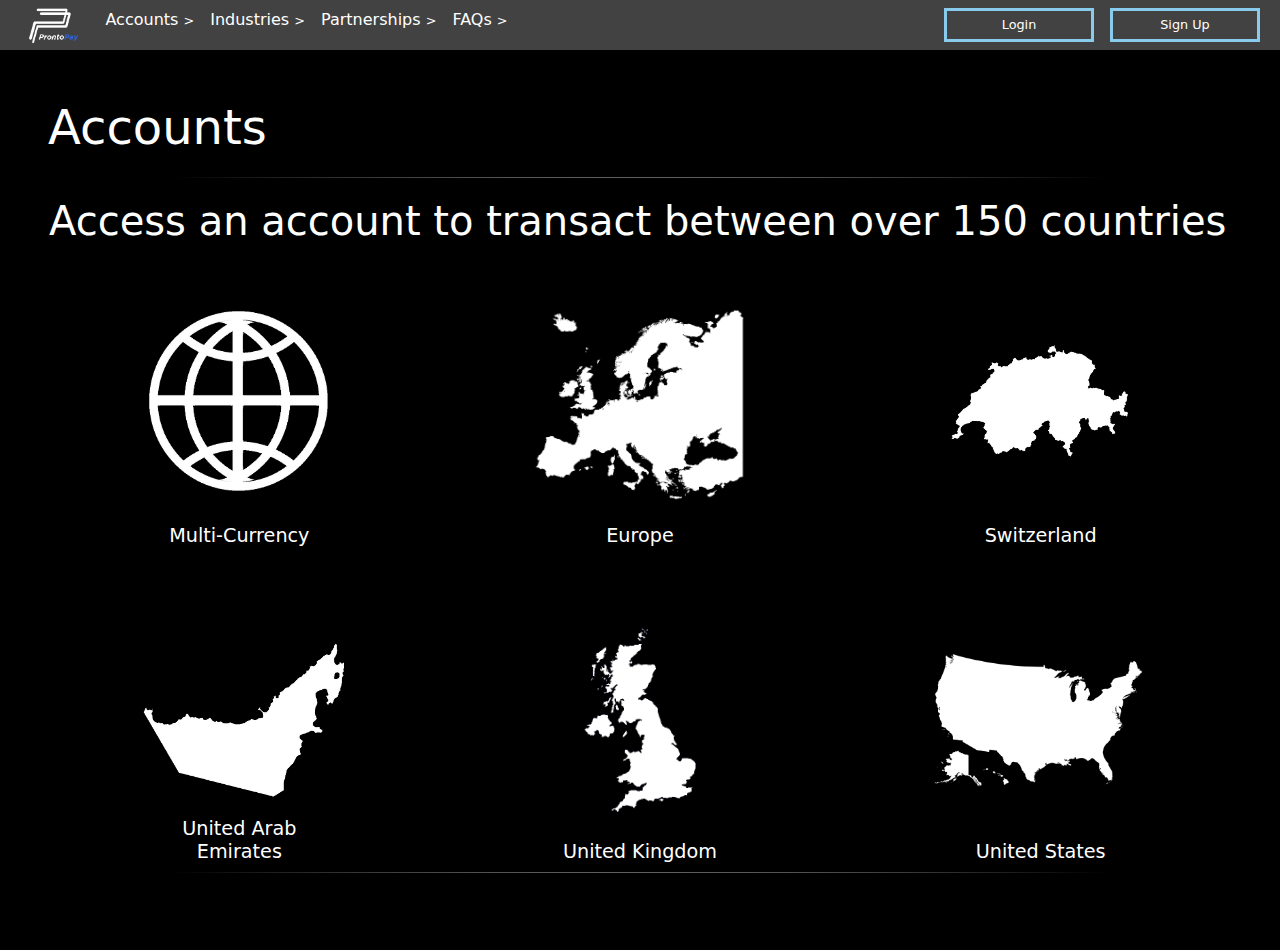
==== commit 9a0bd7d3: "Pre-navbar and scroll lag fix attempt" ====
--- a/accounts.html
+++ b/accounts.html
@@ -1,7 +1,7 @@
 <!DOCTYPE html>
 <html lang="en">
     <head>
-        <title>ProntoPay - Payments Beyond Borders</title>
+        <title>ProntoPay - Accounts</title>
         <meta charset="utf-8">
         <link rel="stylesheet" href="styles.css" type="text/css"/>
         <link href="https://cdn.jsdelivr.net/npm/bootstrap@5.3.3/dist/css/bootstrap.min.css" rel="stylesheet">
@@ -23,7 +23,7 @@
                 <div class="collapse navbar-collapse" id="navbarSupportedContent">
                   <ul class="navbar-nav">
                     <!-- Dropdown Menu -->
-                    <li class="nav-item">
+                    <li class="nav-item nav-item-hide">
                       <a class="nav-link" href="accounts.html">Accounts <span class="arrow">&gt;</span></a>
                       <div class="full-width-dropdown"  style="text-wrap: wrap;">
                         <!-- First Dropdown Column with an Image -->
@@ -108,9 +108,14 @@
                         </div>
                       </div>
                     </li>
+
+                    <!-- Mobile item -->
+                    <li class="nav-item nav-item-show">
+                        <a class="nav-link" href="accounts.html">Accounts <span class="arrow">&gt;</span></a>
+                      </li>
     
                     <!-- Dropdown Menu -->
-                    <li class="nav-item">
+                    <li class="nav-item nav-item-hide">
                         <a class="nav-link" href="industries.html">Industries <span class="arrow">&gt;</span></a>
                         <div class="full-width-dropdown" style="text-wrap: wrap">
                             <!-- First Dropdown Column with an Image -->
@@ -163,8 +168,13 @@
                                 </div>
                         </div>
                       </li>
-    
-                    <li class="nav-item">
+
+                    <!-- Mobile item -->
+                    <li class="nav-item nav-item-show">
+                        <a class="nav-link" href="industries.html">Industries <span class="arrow">&gt;</span></a>
+                      </li>
+    
+                    <li class="nav-item nav-item-hide">
                         <a class="nav-link" href="partnerships.html">Partnerships <span class="arrow">&gt;</span></a>
                         <div class="full-width-dropdown">
                             <!-- First Dropdown Column with an Image -->
@@ -205,9 +215,14 @@
                                 </div>
                         </div>
                     </li>
+
+                    <!-- Mobile item -->
+                    <li class="nav-item nav-item-show">
+                        <a class="nav-link" href="partnerships.html">Partnerships <span class="arrow">&gt;</span></a>
+                      </li>
     
                       <!-- Dropdown Menu -->
-                    <li class="nav-item">
+                    <li class="nav-item nav-item-hide">
                         <a class="nav-link" href="faqs.html">FAQs <span class="arrow">&gt;</span></a>
                         <div class="full-width-dropdown">
                             <!-- First Dropdown Column with an Image -->
@@ -249,6 +264,16 @@
                         </div>
                       </li>
                   </ul>
+
+                  <!-- Mobile item -->
+                  <li class="nav-item nav-item-show">
+                    <a class="nav-link" href="faqs.html">FAQS - New Clients <span class="arrow">&gt;</span></a>
+                  </li>
+
+                  <!-- Mobile item -->
+                  <li class="nav-item nav-item-show">
+                    <a class="nav-link" href="faqs-existing.html">FAQS - Existing Clients <span class="arrow">&gt;</span></a>
+                  </li>
     
                   <div class="d-flex justify-content-end align-items-center mt-4 ms-auto"></div>
                     <div>
@@ -280,31 +305,31 @@
                         style="opacity: 0.5; height: 100%; width: 100%; object-fit: cover;">
                         <div class="card-img-overlay p-0" style="display: flex; flex-direction: column; justify-content: space-between; align-items: flex-start; text-align: left; color: white; height: 100%;">
                             <div style="margin-top: 20px;">
-                                <p class="display-6">Seamless global transactions. Access in over 150 countries.</p>
+                                <p class="display-6">Access an account to transact between over 150 countries</p>
                             </div>
                             <div class="grid-container">
-                                <a href="your-link-1" class="grid-item no-glow">
-                                    <img src="images/flags/multi-currency flag.png" alt="Image 1">
+                                <a href="#account-multi" class="grid-item no-glow">
+                                    <img src="images/flags/multi-currency flag.png">
                                     <h3>Multi-Currency</h3>
                                 </a>
-                                <a href="your-link-2" class="grid-item no-glow">
-                                    <img src="images/flags/europe outline trans.png" alt="Image 2">
+                                <a href="#account-europe" class="grid-item no-glow">
+                                    <img src="images/flags/europe outline trans.png">
                                     <h3>Europe</h3>
                                 </a>
-                                <a href="your-link-3" class="grid-item no-glow">
-                                    <img src="images/flags/swiss outline.png" alt="Image 3">
+                                <a href="#account-switzerland" class="grid-item no-glow">
+                                    <img src="images/flags/swiss outline.png">
                                     <h3>Switzerland</h3>
                                 </a>
-                                <a href="your-link-4" class="grid-item no-glow">
-                                    <img src="images/flags/uae outline.png" alt="Image 4">
+                                <a href="#account-uae" class="grid-item no-glow">
+                                    <img src="images/flags/uae outline.png">
                                     <h3>United Arab Emirates</h3>
                                 </a>
-                                <a href="your-link-5" class="grid-item no-glow">
-                                    <img src="images/flags/uk outline.png" alt="Image 5">
+                                <a href="#account-uk" class="grid-item no-glow">
+                                    <img src="images/flags/uk outline.png">
                                     <h3>United Kingdom</h3>
                                 </a>
-                                <a href="your-link-6" class="grid-item no-glow">
-                                    <img src="images/flags/us outline.png" alt="Image 6">
+                                <a href="#account-usa" class="grid-item no-glow">
+                                    <img src="images/flags/us outline.png">
                                     <h3>United States</h3>
                                 </a>
                             </div>
@@ -322,7 +347,7 @@
                         <div class="col col-md-4 d-flex flex-column justify-content-center px-3 text-column" style="width: 40%;">
                             <h5 class="display-6 mb-5 pp-text-blue">Multi-currency Account</h5>
                             <p class="lead">Unlock the power of global transactions with our multi-currency account, offering seamless access to over 150 countries. Whether you're conducting business internationally or managing personal finances across borders, our versatile account empowers you to transact in multiple currencies with ease and efficiency. Say goodbye to the hassle of currency conversions and embrace a streamlined approach to managing your global finances.</p>
-                            <a class="pp-link">
+                            <a class="pp-link" href="https://prontopay.equalsconnect.com/account/open" target="_blank">
                                 <div class="pp-button text-center" style="width: 150px;">Learn More</div>
                             </a>
                         </div>
@@ -334,7 +359,7 @@
                         <div class="col col-md-4 d-flex flex-column justify-content-center px-3 text-column" style="width: 40%;">
                             <h5 class="display-6 mb-5 pp-text-blue">Europe</h5>
                             <p class="lead">Expand your business horizons in Europe with our specialized FX services. Whether you're establishing operations, conducting trade, or investing in the European market, our comprehensive solutions support your growth objectives. From navigating currency fluctuations to executing transactions in euros and beyond, our experienced team provides strategic guidance and seamless execution, empowering you to capitalize on opportunities across the continent.</p>
-                            <a class="pp-link mt-3">
+                            <a class="pp-link mt-3" href="https://prontopay.equalsconnect.com/account/open" target="_blank">
                                 <div class="pp-button text-center" style="width: 150px;">Learn More</div>
                             </a>
                         </div>
@@ -356,7 +381,7 @@
                         <div class="col col-md-4 d-flex flex-column justify-content-center px-3 text-column" style="width: 40%;">
                             <h5 class="display-6 mb-5 pp-text-blue">Switzerland</h5>
                             <p class="lead">Experience the benefits of a Swiss account tailored to your financial needs. Whether you're a discerning investor seeking stability or a business looking to tap into Switzerland's renowned financial ecosystem, our FX solutions offer a gateway to seamless transactions in Swiss francs (CHF). With our expertise in currency management and risk mitigation, you can trust us to optimize your Swiss financial endeavors with precision and efficiency.</p>
-                            <a class="pp-link mt-3">
+                            <a class="pp-link mt-3" href="https://prontopay.equalsconnect.com/account/open" target="_blank">
                                 <div class="pp-button text-center" style="width: 150px;">Learn More</div>
                             </a>
                         </div>
@@ -368,7 +393,7 @@
                         <div class="col col-md-4 d-flex flex-column justify-content-center px-3 text-column" style="width: 40%;">
                             <h5 class="display-6 mb-5 pp-text-blue">United Arab Emirates</h5>
                             <p class="lead">Elevate your real estate investments in the United Arab Emirates (UAE) with our specialized FX services. Whether you're purchasing property, managing rental income, or conducting transactions in dirhams (AED), we provide tailored solutions to enhance your financial outcomes. From navigating regulatory requirements to mitigating currency risk, our experienced team ensures smooth and efficient FX transactions, empowering you to capitalize on opportunities in one of the world's most dynamic real estate markets.</p>
-                            <a class="pp-link mt-3">
+                            <a class="pp-link mt-3" href="https://prontopay.equalsconnect.com/account/open" target="_blank">
                                 <div class="pp-button text-center" style="width: 150px;">Learn More</div>
                             </a>
                         </div>
@@ -390,7 +415,7 @@
                         <div class="col col-md-4 d-flex flex-column justify-content-center px-3 text-column" style="width: 40%;">
                             <h5 class="display-6 mb-5 pp-text-blue">United Kingdom</h5>
                             <p class="lead">Optimize your GBP transactions with our dedicated UK account services. Whether you're a business operating in the UK market or an individual managing personal finances, our FX solutions offer seamless access to British pounds (GBP) with efficiency and convenience. From opening local accounts to executing transactions and managing currency risk, our comprehensive services cater to your specific needs, ensuring a smooth and reliable experience in the UK financial landscape.</p>
-                            <a class="pp-link mt-3">
+                            <a class="pp-link mt-3" href="https://prontopay.equalsconnect.com/account/open" target="_blank">
                                 <div class="pp-button text-center" style="width: 150px;">Learn More</div>
                             </a>
                         </div>
@@ -402,7 +427,7 @@
                         <div class="col col-md-4 d-flex flex-column justify-content-center px-3 text-column" style="width: 40%;">
                             <h5 class="display-6 mb-5 pp-text-blue">United States of America</h5>
                             <p class="lead">Harness the strength of the world's leading currency with our USD account services. Whether you're conducting international trade, investing in US assets, or managing personal finances, our FX solutions offer seamless access to US dollars (USD) with unparalleled convenience. From opening local accounts to executing transactions and hedging against currency fluctuations, our experienced team provides strategic guidance and reliable execution, empowering you to navigate the complexities of the US financial market with confidence.</p>
-                            <a class="pp-link mt-3">
+                            <a class="pp-link mt-3" href="https://prontopay.equalsconnect.com/account/open" target="_blank">
                                 <div class="pp-button text-center" style="width: 150px;">Learn More</div>
                             </a>
                         </div>
@@ -448,31 +473,31 @@
                         style="opacity: 0.5; height: 100%; width: 100%; object-fit: cover;">
                         <div class="card-img-overlay p-0" style="display: flex; flex-direction: column; justify-content: space-between; align-items: flex-start; text-align: left; color: white; height: 100%;">
                             <div>
-                                <p class="display-6 mx-3">Seamless global transactions. Access in over 150 countries.</p>
+                                <p class="display-6 mx-3">Access an account to transact between over 150 countries</p>
                             </div>
                             <div class="grid-container">
-                                <a href="your-link-1" class="grid-item no-glow">
-                                    <img src="images/flags/multi-currency flag.png" alt="Image 1">
+                                <a href="#account-multi" class="grid-item no-glow">
+                                    <img src="images/flags/multi-currency flag.png">
                                     <h3>Multi-Currency</h3>
                                 </a>
-                                <a href="your-link-2" class="grid-item no-glow">
-                                    <img src="images/flags/europe outline trans.png" alt="Image 2">
+                                <a href="#account-europe" class="grid-item no-glow">
+                                    <img src="images/flags/europe outline trans.png">
                                     <h3>Europe</h3>
                                 </a>
-                                <a href="your-link-3" class="grid-item no-glow">
-                                    <img src="images/flags/swiss outline.png" alt="Image 3">
+                                <a href="#account-switzerland" class="grid-item no-glow">
+                                    <img src="images/flags/swiss outline.png">
                                     <h3>Switzerland</h3>
                                 </a>
-                                <a href="your-link-4" class="grid-item no-glow">
-                                    <img src="images/flags/uae outline.png" alt="Image 4">
+                                <a href="#account-uae" class="grid-item no-glow">
+                                    <img src="images/flags/uae outline.png">
                                     <h3>United Arab Emirates</h3>
                                 </a>
-                                <a href="your-link-5" class="grid-item no-glow">
-                                    <img src="images/flags/uk outline.png" alt="Image 5">
+                                <a href="#account-uk" class="grid-item no-glow">
+                                    <img src="images/flags/uk outline.png">
                                     <h3>United Kingdom</h3>
                                 </a>
-                                <a href="your-link-6" class="grid-item no-glow">
-                                    <img src="images/flags/us outline.png" alt="Image 6">
+                                <a href="#account-usa" class="grid-item no-glow">
+                                    <img src="images/flags/us outline.png">
                                     <h3>United States</h3>
                                 </a>
                             </div>
@@ -488,7 +513,7 @@
                             <h5 class="display-6 mb-5 pp-text-blue">Multi-currency Account</h5>
                             <img src="images/multi-currency.webp" style="width: 100%; height: 100%; object-fit: cover; align-self: center;">
                             <p class="lead mt-3">Unlock the power of global transactions with our multi-currency account, offering seamless access to over 150 countries. Whether you're conducting business internationally or managing personal finances across borders, our versatile account empowers you to transact in multiple currencies with ease and efficiency. Say goodbye to the hassle of currency conversions and embrace a streamlined approach to managing your global finances.</p>
-                            <a class="pp-link">
+                            <a class="pp-link" href="https://prontopay.equalsconnect.com/account/open" target="_blank">
                                 <div class="pp-button text-center" style="width: 150px;">Learn More</div>
                             </a>
                         </div>
@@ -502,7 +527,7 @@
                         <h5 class="display-6 mb-5 pp-text-blue">Europe</h5>
                         <img src="./images/europe-32.jpg" style="width: 100%; height: 100%; object-fit: cover;">
                         <p class="lead mt-3">Expand your business horizons in Europe with our specialized FX services. Whether you're establishing operations, conducting trade, or investing in the European market, our comprehensive solutions support your growth objectives. From navigating currency fluctuations to executing transactions in euros and beyond, our experienced team provides strategic guidance and seamless execution, empowering you to capitalize on opportunities across the continent.</p>
-                        <a class="pp-link mt-3">
+                        <a class="pp-link mt-3" href="https://prontopay.equalsconnect.com/account/open" target="_blank">
                             <div class="pp-button text-center" style="width: 150px;">Learn More</div>
                         </a>
                     </div>
@@ -530,7 +555,7 @@
                         <h5 class="display-6 mb-5 pp-text-blue">United Arab Emirates</h5>
                         <img src="./images/uae-account.jpg" style="width: 100%; height: 100%; object-fit: cover;">
                         <p class="lead mt-3">Elevate your real estate investments in the United Arab Emirates (UAE) with our specialized FX services. Whether you're purchasing property, managing rental income, or conducting transactions in dirhams (AED), we provide tailored solutions to enhance your financial outcomes. From navigating regulatory requirements to mitigating currency risk, our experienced team ensures smooth and efficient FX transactions, empowering you to capitalize on opportunities in one of the world's most dynamic real estate markets.</p>
-                        <a class="pp-link mt-3">
+                        <a class="pp-link mt-3" href="https://prontopay.equalsconnect.com/account/open" target="_blank">
                             <div class="pp-button text-center" style="width: 150px;">Learn More</div>
                         </a>
                     </div>
@@ -544,7 +569,7 @@
                         <h5 class="display-6 mb-5 pp-text-blue">United Kingdom</h5>
                         <img src="./images/uk-account-32.png" style="width: 100%; height: 100%; object-fit: cover;">
                         <p class="lead mt-3">Optimize your GBP transactions with our dedicated UK account services. Whether you're a business operating in the UK market or an individual managing personal finances, our FX solutions offer seamless access to British pounds (GBP) with efficiency and convenience. From opening local accounts to executing transactions and managing currency risk, our comprehensive services cater to your specific needs, ensuring a smooth and reliable experience in the UK financial landscape.</p>
-                        <a class="pp-link mt-3">
+                        <a class="pp-link mt-3" href="https://prontopay.equalsconnect.com/account/open" target="_blank">
                             <div class="pp-button text-center" style="width: 150px;">Learn More</div>
                         </a>
                     </div>
@@ -558,7 +583,7 @@
                         <h5 class="display-6 mb-5 pp-text-blue">United States of America</h5>
                         <img src="./images/usa-account-32.jpg" style="width: 100%; height: 100%; object-fit: cover;">
                         <p class="lead mt-3">Harness the strength of the world's leading currency with our USD account services. Whether you're conducting international trade, investing in US assets, or managing personal finances, our FX solutions offer seamless access to US dollars (USD) with unparalleled convenience. From opening local accounts to executing transactions and hedging against currency fluctuations, our experienced team provides strategic guidance and reliable execution, empowering you to navigate the complexities of the US financial market with confidence.</p>
-                        <a class="pp-link mt-3">
+                        <a class="pp-link mt-3" href="https://prontopay.equalsconnect.com/account/open" target="_blank">
                             <div class="pp-button text-center" style="width: 150px;">Learn More</div>
                         </a>
                     </div>
--- a/styles.css
+++ b/styles.css
@@ -11,6 +11,7 @@
     overflow-y: hidden; /* Prevent default vertical scrolling */
     background-color: black !important;
     color: white !important;
+    overflow-x: hidden;
 }
 
 .mobile {
@@ -548,9 +549,11 @@
 
 .mobile-container {
     display: none;
-    overflow: auto;  /* Allows scrolling */
+    overflow-y: auto;  /* Allows scrolling */
+    overflow-x: hidden;
     height: 100vh;   /* Ensure the container height is sufficient */
     /* Other styles as necessary */
+    max-width: 100%;
 }
 
 .mobile-section {
@@ -564,6 +567,20 @@
     padding: 0 !important;
 }
 
+.nav-item-show {
+    display: none;
+}
+
+@media (max-width: 992px) {
+    .nav-item-hide {
+        display: none;
+    }
+
+    .nav-item-show {
+        display: block;
+    }
+}
+
 /* Responsive Styles */
 @media (max-width: 768px) {
     .grid-container {
@@ -740,39 +757,54 @@
     border: none; /* Remove default border */
 }
 
+/* Basic visibility styles */
 .landing-main,
 .landing-login {
-    position: absolute; /* Stack both elements */
-    top: 50%; /* Vertically center */
-    left: 50%; /* Horizontally center */
-    transform: translate(-50%, -50%); /* Center transform */
-    width: 100%; /* Ensure full width */
-    text-align: center;
-    opacity: 1; /* Default visibility */
-    transition: transform 0.8s ease-in-out, opacity 0.8s ease-in-out; /* Smooth animation */
-}
-
-/* Landing login is initially hidden below */
+    transition: opacity 1.5s ease-in-out; /* Smooth fade effect */
+}
+
+.landing-main.mobile {
+    display: block; /* Ensure mobile main is visible initially */
+}
+
+/* Initially hidden login section */
 .landing-login {
     opacity: 0;
-    transform: translate(-50%, 100%); /* Start off-screen */
-}
-
-/* When show-login class is added */
-.show-login .landing-main {
-    opacity: 0; /* Fade out */
-    transform: translate(-50%, -100%); /* Slide up and out of view */
-}
-
-.show-login .landing-login {
-    opacity: 1; /* Fade in */
-    transform: translate(-50%, -50%); /* Move into the centered position */
+    display: none; /* Hidden by default */
+}
+
+
+/* Ensure mobile main-land is visible initially */
+.landing-main.mobile-land {
+    display: block;
+}
+
+/* Ensure mobile login-land is hidden initially */
+.landing-login.mobile-land {
+    display: none;
+}
+
+/* Center buttons for mobile-land */
+.landing-main.mobile-land .landing-buttons,
+.landing-login.mobile-land .landing-buttons {
+    text-align: center; /* Center text inside buttons */
+    margin: 0 auto; /* Center the button container */
+    justify-content: center;
+    align-items: center;
+}
+
+
+
+/* When visible, show the element */
+.visible {
+    opacity: 1;
+    display: block; /* Ensure it's visible */
 }
 
 .partner-image-container {
     position: relative;
     width: 90vw;
-    height: 90vw;
+    height: 100vw;
     overflow: hidden;
     cursor: pointer;
     box-shadow: 0 4px 8px rgba(0, 0, 0, 0.2);
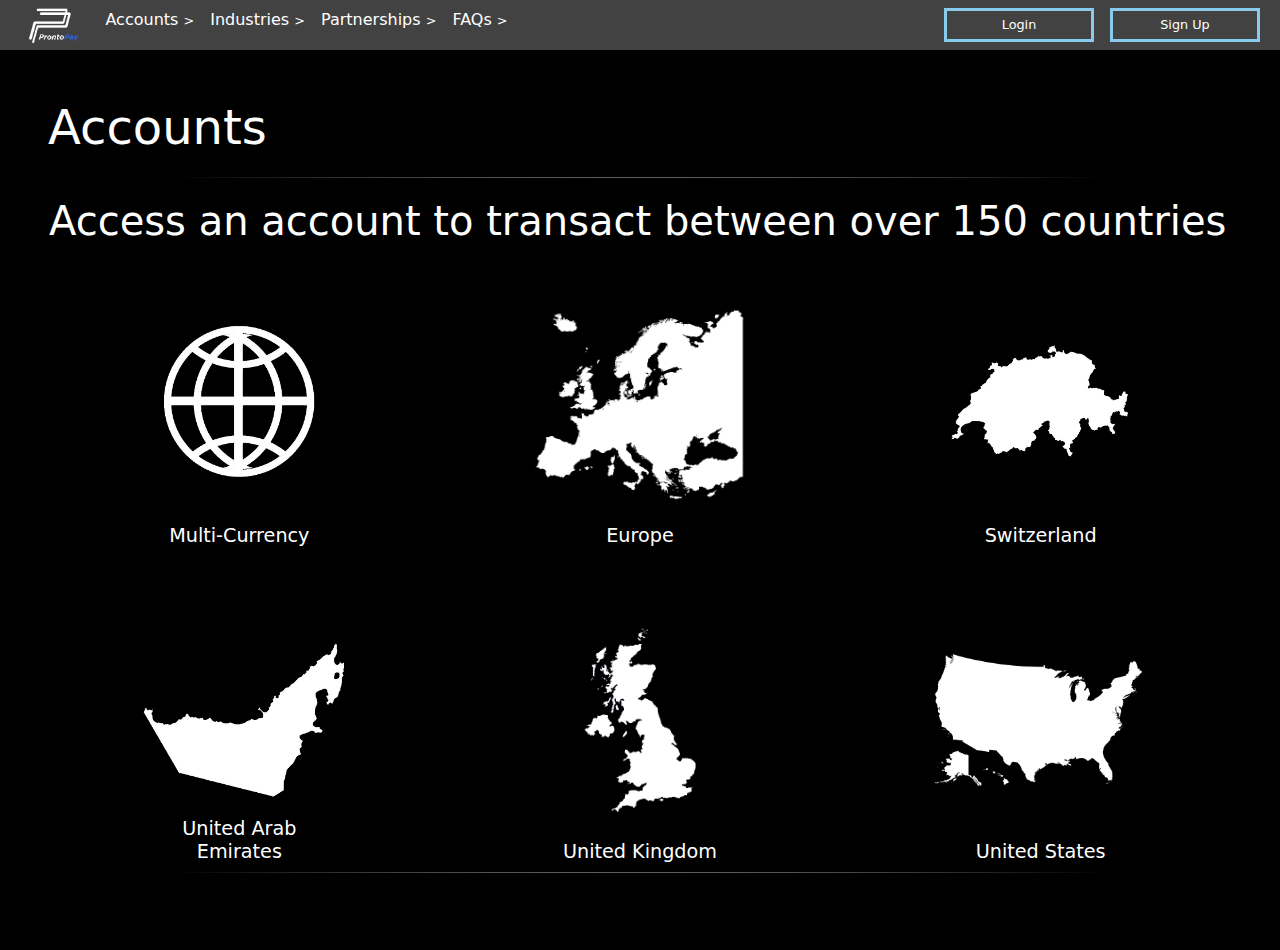
==== commit d86784d5: "Partneships mobile fix attempt" ====
--- a/accounts.html
+++ b/accounts.html
@@ -309,7 +309,7 @@
                             </div>
                             <div class="grid-container">
                                 <a href="#account-multi" class="grid-item no-glow">
-                                    <img src="images/flags/multi-currency flag.png">
+                                    <img class="py-3 "src="images/flags/multi-currency flag.png">
                                     <h3>Multi-Currency</h3>
                                 </a>
                                 <a href="#account-europe" class="grid-item no-glow">
@@ -439,14 +439,20 @@
                     </div>
                 </div>
     
-                <div class="container-fluid snap-section d-flex flex-column justify-content-center align-items-center min-vh-100 py-3 text-center">
+                <div class="container-fluid snap-section general-info">
                     <h4 class="text-white my-2">ProntoPay</h4>
                     <div>
-                        <a href="https://www.facebook.com/" target="_blank">
+                        <a href="https://www.facebook.com/share/12EVxLuAAux/?mibextid=wwXIfr" target="_blank" style="text-decoration: none;">
                             <img src="images/facebook.png" class="img-fluid" style="height: 40px; margin: 10px;"/>
                         </a>
-                        <a href="https://x.com/" target="_blank">
+                        <a href="https://x.com/pronto_pay" target="_blank" style="text-decoration: none;">
                             <img src="images/twitter.png" class="img-fluid" style="height: 40px; margin: 10px;"/>
+                        </a>
+                        <a href="https://www.instagram.com/prontopay_/" target="_blank" style="text-decoration: none;">
+                            <img src="images/insta logo.png" class="img-fluid" style="height: 40px; margin: 10px;"/>
+                        </a>
+                        <a href="https://www.youtube.com/@prontopayments" target="_blank" style="text-decoration: none;">
+                            <img src="images/youtube logo.png" class="img-fluid" style="height: 40px; margin: 10px;"/>
                         </a>
                     </div>
                     <p class="text-white my-2" style="font-size: 0.8rem;">
@@ -595,11 +601,17 @@
                 <div class="mobile-section general-info px-3">
                     <h4 class="text-white my-2">ProntoPay</h4>
                     <div>
-                        <a href="https://www.facebook.com/" target="_blank" style="text-decoration: none;">
+                        <a href="https://www.facebook.com/share/12EVxLuAAux/?mibextid=wwXIfr" target="_blank" style="text-decoration: none;">
                             <img src="images/facebook.png" class="img-fluid" style="height: 40px; margin: 10px;"/>
                         </a>
-                        <a href="https://x.com/" target="_blank" style="text-decoration: none;">
+                        <a href="https://x.com/pronto_pay" target="_blank" style="text-decoration: none;">
                             <img src="images/twitter.png" class="img-fluid" style="height: 40px; margin: 10px;"/>
+                        </a>
+                        <a href="https://www.instagram.com/prontopay_" target="_blank" style="text-decoration: none;">
+                            <img src="images/insta logo.png" class="img-fluid" style="height: 40px; margin: 10px;"/>
+                        </a>
+                        <a href="https://www.youtube.com/@prontopayments" target="_blank" style="text-decoration: none;">
+                            <img src="images/youtube logo.png" class="img-fluid" style="height: 40px; margin: 10px;"/>
                         </a>
                     </div>
                     <p class="text-white my-2" style="font-size: 0.8rem;">
--- a/styles.css
+++ b/styles.css
@@ -161,15 +161,17 @@
     width: 100%;
     padding: 0;
     height: auto; /* Ensure the navbar height is auto by default */
-    transition: opacity 0.3s ease-in-out, height 0.3s ease-in-out; /* Smooth transition for opacity and height */
+    transition: transform 0.3s ease, opacity 0.3s ease;
     opacity: 1; /* Default opacity */
+    transform:translateY(0);
 }
 
 /* Navbar hidden state */
 .navbar.hidden {
     height: 0; /* Set height to 0 when hidden */
     padding: 0; /* Remove padding to avoid extra space */
-    opacity: 0; /* Set opacity to 0 when hidden */
+    transform: translateY(-100%); /* Move navbar off the screen */
+    opacity: 0; /* Optional: fade out */
 }
 
 /* Ensure navbar links and text are white */
@@ -304,30 +306,14 @@
 
 .no-glow-partner {
     position: relative;
-    background: none; /* No glow effect initially */
-    color: transparent; /* Text is transparent initially */
-    text-align: center; /* Center the text */
-    transition: background 0.3s ease, color 0.3s ease, box-shadow 0.3s ease;
-    box-shadow: none; /* No glow initially */
-    color: rgb(136, 203, 236);
+    color: rgb(136, 203, 236); /* Text color */
+    transition: text-shadow 0.3s ease; /* Smooth transition for the glow effect */
 }
 
 .no-glow-partner:hover {
-    border: solid rgb(136, 203, 236);
-    color: white;
-    min-width: 100px;
-    margin: 8px;
-    padding: 4px;
-    color: white; /* White text when hovered */
-    padding: 0 10px;
-    background-color: rgb(136, 203, 236);
-    min-width: 100px;
-    box-shadow: 
-        0 0 20px rgba(136, 203, 236, 0.6),  /* Strong inner glow */
-        0 0 40px rgba(136, 203, 236, 0.4),  /* Mid glow layer */
-        0 0 80px rgba(136, 203, 236, 0.2),  /* Outer glow */
-        0 0 120px rgba(136, 203, 236, 0.1); /* Faintest, farthest glow */
-}
+    text-shadow: 0 0 10px rgb(136, 203, 236), 0 0 20px rgb(136, 203, 236), 0 0 30px rgb(136, 203, 236);
+}
+
 
 .dropdown-item:hover {
     box-shadow: 0 0 30px rgba(136, 203, 236, 1), /* Stronger glow */
@@ -590,6 +576,14 @@
 }
 
 @media (max-width: 480px) {
+    html {
+        scroll-behavior: smooth;
+    }
+
+    body {
+        overflow-y: auto;
+    }
+
     .grid-container {
         display: grid; /* Ensure Grid layout is enabled */
         grid-template-columns: repeat(2, 1fr); /* Two columns */
@@ -804,7 +798,7 @@
 .partner-image-container {
     position: relative;
     width: 90vw;
-    height: 100vw;
+    height: 500px;
     overflow: hidden;
     cursor: pointer;
     box-shadow: 0 4px 8px rgba(0, 0, 0, 0.2);
@@ -831,12 +825,16 @@
     transition: height 0.4s ease-in-out, opacity 0.4s ease-in-out;
     height: 50px; /* Original height */
     overflow: hidden;
+    align-content: center;    
 }
 
 .partner-blue-banner h3 {
     margin: 0;
     font-size: 16px;
     line-height: 30px;
+    visibility: visible !important;
+    opacity: 1 !important;
+    z-index: 5;
 }
 
 .partner-blue-banner .info {
@@ -845,7 +843,13 @@
     line-height: 1.5;
     margin: 10px 0;
     transition: opacity 0.3s ease-in-out;
-    display: block; /* Ensure it is not 'none' */
+    display: flex;
+    flex-direction: column;
+    justify-content: center; /* Vertically center content */
+    align-items: center; /* Horizontally center content */
+    text-align: center; /* Ensure text within is centered */
+    margin-left: auto; /* Horizontally center the block */
+    margin-right: auto; /* Horizontally center the block */
 }
 
 .partner-blue-banner.expanded {
